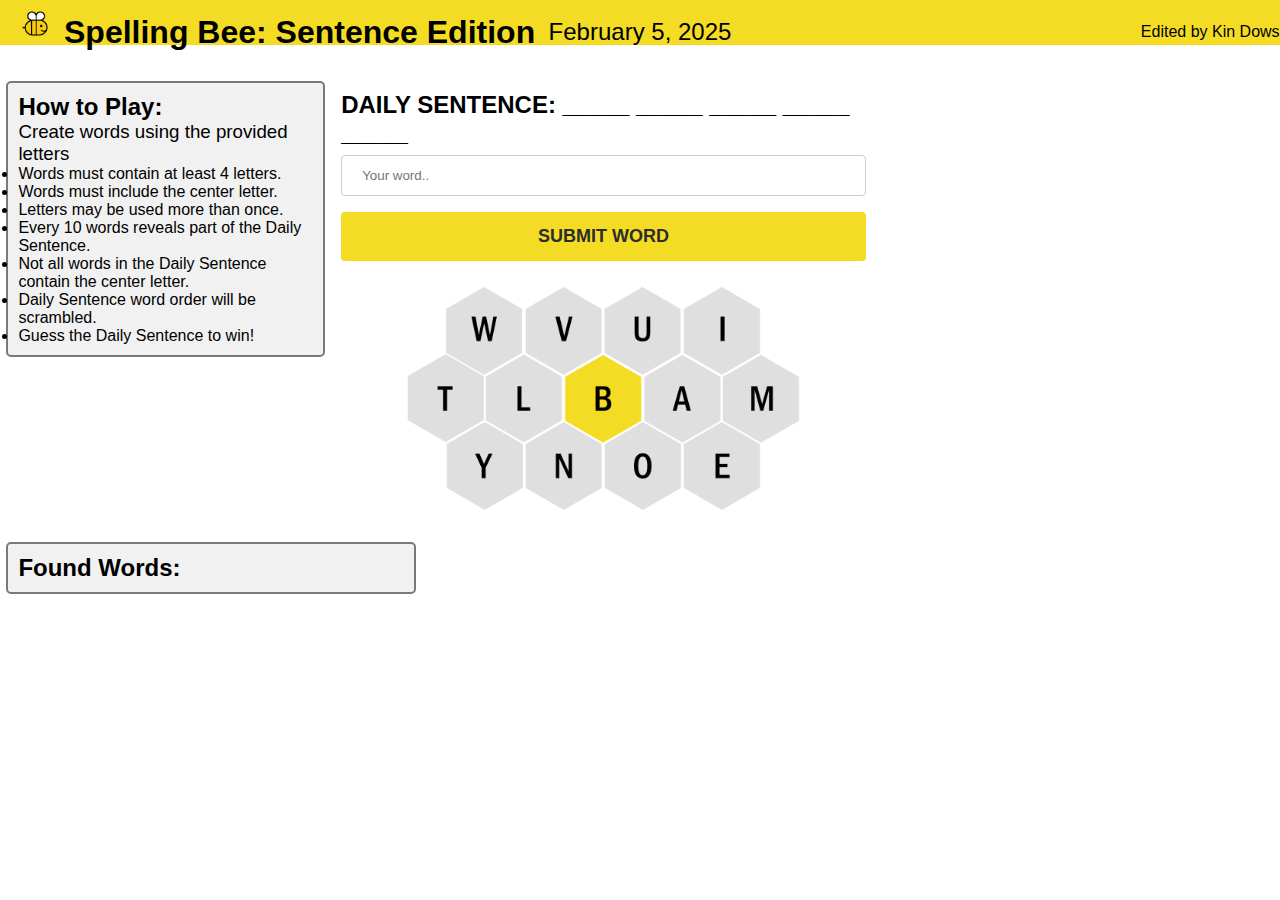
==== index.html @ 27cb08b2 "Add files via upload" ====
<!DOCTYPE html>
<html>
    <head>
        <link rel="stylesheet" href="style.css">
    <body>
        <div id="banner">
            <img id="bee" src="bee.png" alt="">
            <h1 class="title">Spelling Bee: Sentence Edition</h1>
            <h2 class="date">February 5, 2025</h2>
            <h4 class="name">Edited by Kin Dowski</h5>
        </div>
        
        <br>

        <br>

        <div class="row">
            <div class="rules">
                <h2 class="rulesTitle">How to Play:</h3>
                <h3 style="font-weight: normal;">Create words using the provided letters</h3>
                <li>Words must contain at least 4 letters.</li>
                <li>Words must include the center letter.</li>
                <li>Letters may be used more than once.</li>
                <li>Every 10 words reveals part of the Daily Sentence.</li>
                <li>Not all words in the Daily Sentence contain the center letter.</li>
                <li>Daily Sentence word order will be scrambled.</li>
                <li>Guess the Daily Sentence to win!</li>
            </div>

            <div class="letters">
                <h2 >DAILY SENTENCE: _____  _____  _____  _____  _____</h2>
                <form action=""; onsubmit="submitWord()">
                    <label for="fname"></label>
                    <input type="text" id="fname" name="submittedWord" placeholder="Your word..">
                  
                    <input type="submit" value="SUBMIT WORD">
                  </form>
                <img src="grid1.png" id="grid">
            </div>

            <div class="words">
                <h2>Found Words:</h2>
                <h3 id="foundWords"></h3>
            </div>
        </div>

        <script src="funcodingstuff.js"></script>
    </body>

    </head>
</html>
---- style.css ----
*,
*::before,
*::after { 
    margin: 0; 
    padding: 0; 
}

html {
    font-family: 'Franklin Gothic Medium', 'Arial Narrow', Arial, sans-serif;
}

#banner {
    background-color: #f4dc24;
    padding: 1.75%;
    margin: 0;
    width: 100%;
}

#bee {
    position: absolute;
    width: 2%;
    top: 1.2%;
}

#grid {
    padding-left: 10%;
    width: 80%;
}

.title {
    font-weight: bold;
    left: 5%;
    line-height: 200px;
    margin-top: -100px;
    position: absolute;
    top: 3.5%;
    width: 100%
}

.date {
    font-weight:normal;
    left: 0;
    line-height: 200px;
    margin-top: -100px;
    position: absolute;
    text-align: center;
    top: 3.5%;
    width: 100%;
}

.name {
    font-weight: normal;
    left: 45%;
    line-height: 200px;
    margin-top: -100px;
    position: absolute;
    text-align: center;
    top: 3.5%;
    width: 100%;
}

.dailySentence {
    font-weight:normal;
    left: 0;
    line-height: 200px;
    margin-top: -100px;
    position: absolute;
    text-align: center;
    top: 9.5%;
    width: 100%;
}

.rules {
    background-color: rgb(241, 241, 241);
    float: left;
    width: 23%;
    padding: 10px;
    border: 2px solid rgb(121, 121, 121);
    border-radius: 5px;
    margin-left: 0.5%;
    margin-right: 0.5%;
}

.letters {
 /*   background-color: rgb(248, 248, 248); */
    float: left;
    width: 41%;
    padding: 10px;
/*    border: 2px solid rgb(121, 121, 121);
    border-radius: 5px; */
}

.words {
    background-color: rgb(241, 241, 241);
    border: 2px solid rgb(121, 121, 121);
    border-radius: 5px;
    float: left;
    width: 30.1%;
    padding: 10px;
    margin-left: 0.5%;
    margin-right: 0.5%;
}

.row:after {
    content: "";
    display: table;
    clear: both;
}

input[type=submit] {
    width: 100%;
    background-color: #f4dc24;
    color: rgb(44, 44, 44);
    padding: 14px 20px;
    margin: 8px 0;
    border: none;
    border-radius: 4px;
    cursor: pointer;
    font-weight: bolder;
    font-size: 18px;
  }

  input[type=text], select {
    width: 100%;
    padding: 12px 20px;
    margin: 8px 0;
    display: inline-block;
    border: 1px solid #ccc;
    border-radius: 4px;
    box-sizing: border-box;
  }
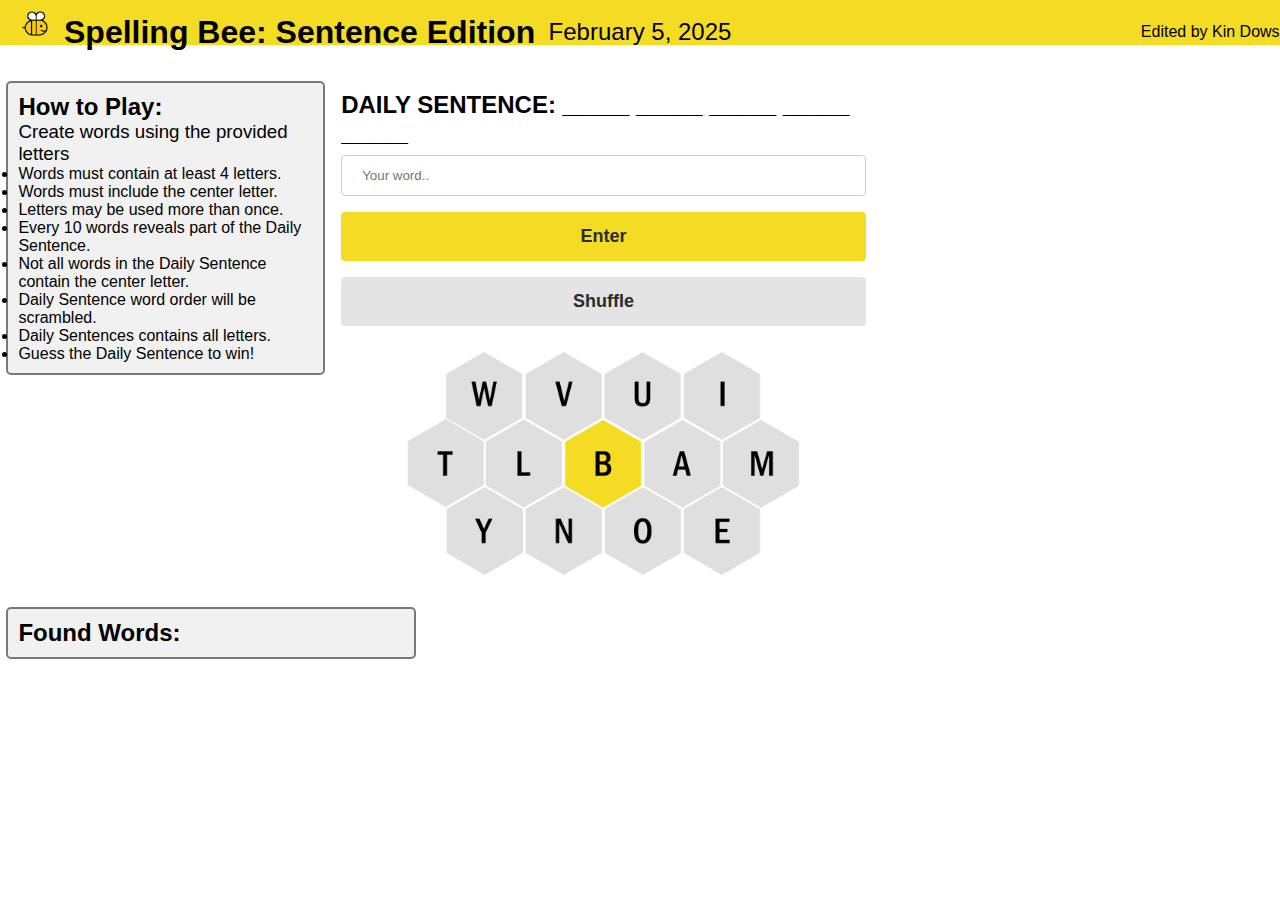
==== commit fbf4d767: "Add files via upload" ====
--- a/index.html
+++ b/index.html
@@ -24,23 +24,25 @@
                 <li>Every 10 words reveals part of the Daily Sentence.</li>
                 <li>Not all words in the Daily Sentence contain the center letter.</li>
                 <li>Daily Sentence word order will be scrambled.</li>
+                <li>Daily Sentences contains all letters.</li>
                 <li>Guess the Daily Sentence to win!</li>
             </div>
 
             <div class="letters">
-                <h2 >DAILY SENTENCE: _____  _____  _____  _____  _____</h2>
-                <form action=""; onsubmit="submitWord()">
+                <h2 id="dailySentence">DAILY SENTENCE: _____  _____  _____  _____  _____</h2>
+                <form onsubmit="return false">
                     <label for="fname"></label>
                     <input type="text" id="fname" name="submittedWord" placeholder="Your word..">
                   
-                    <input type="submit" value="SUBMIT WORD">
+                    <input type="submit" value="Enter" onclick="submitWord();">
                   </form>
+                  <button id="shuffle" onclick="shuffle()">Shuffle</button>
                 <img src="grid1.png" id="grid">
             </div>
 
             <div class="words">
-                <h2>Found Words:</h2>
-                <h3 id="foundWords"></h3>
+                <h2>Found Words: </h2>
+                <h3 id="foundWords" style="font-weight: normal;"></h3>
             </div>
         </div>
 
--- a/style.css
+++ b/style.css
@@ -128,4 +128,17 @@
     border: 1px solid #ccc;
     border-radius: 4px;
     box-sizing: border-box;
+  }
+
+  #shuffle {
+    width: 100%;
+    background-color: #e4e4e4;
+    color: rgb(44, 44, 44);
+    padding: 14px 20px;
+    margin: 8px 0;
+    border: none;
+    border-radius: 4px;
+    cursor: pointer;
+    font-weight: bolder;
+    font-size: 18px;
   }